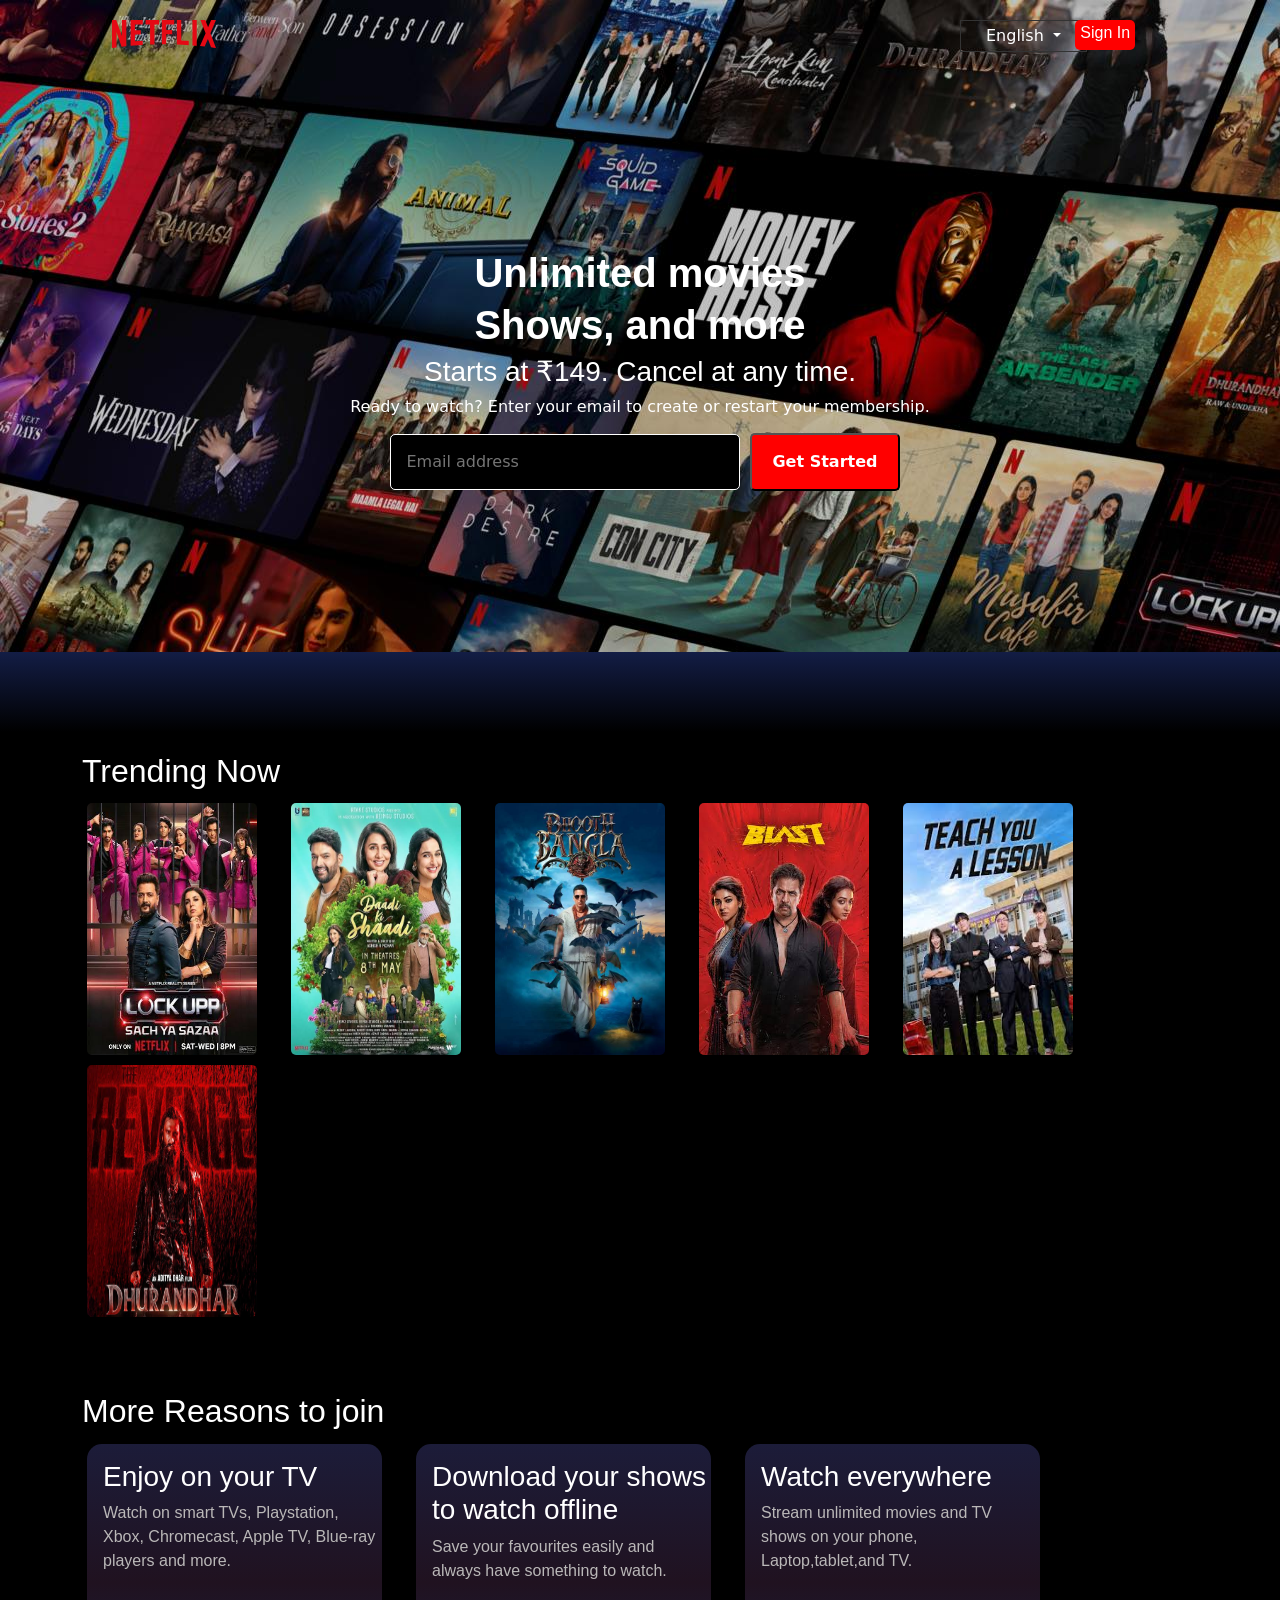
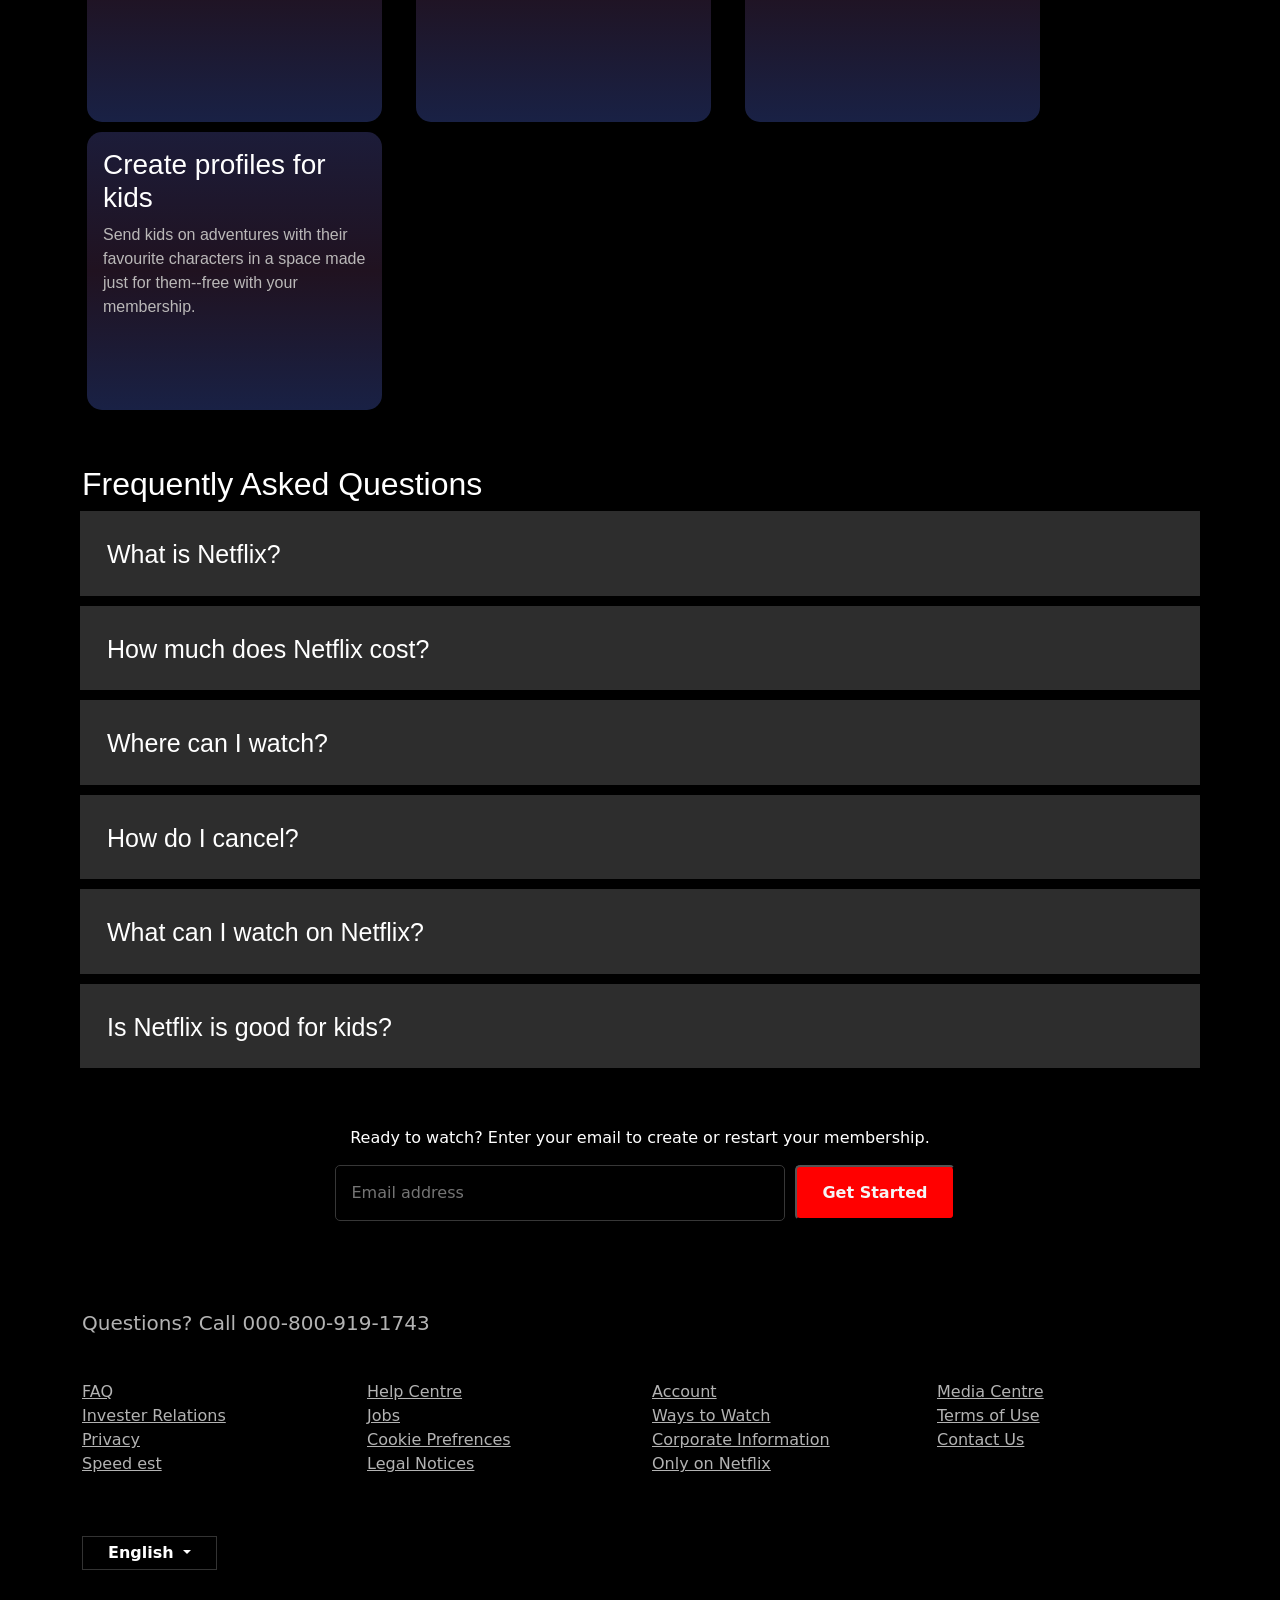
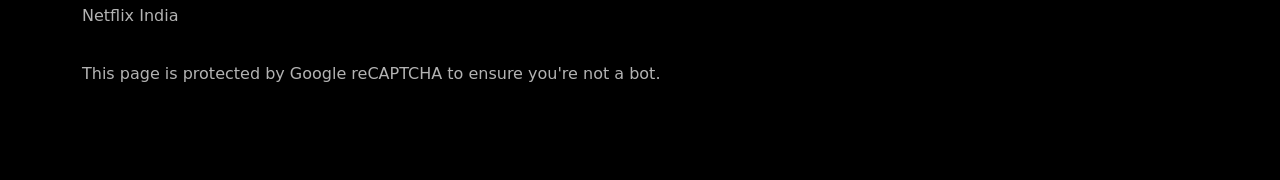
==== index.html @ 287a56c7 "testing" ====
<!DOCTYPE html>
<html lang="en">
<head>
    <meta charset="UTF-8">
    <meta name="viewport" content="width=device-width, initial-scale=1.0">
    <title>Netflix</title>
    <link rel="stylesheet" href="style.css"/>
    
    <link href="https://cdn.jsdelivr.net/npm/bootstrap@5.3.8/dist/css/bootstrap.min.css" rel="stylesheet" integrity="sha384-sRIl4kxILFvY47J16cr9ZwB07vP4J8+LH7qKQnuqkuIAvNWLzeN8tE5YBujZqJLB" crossorigin="anonymous">

    <meta name="title" content="Netflix Clone">
<meta name="description" content="This is a clone of Netflix Website , it is not-working site created using HTML, CSS & Bootstrap ,only for learning purpose not for commercial purpose.">
<meta name="keywords" content="netflix, clone,">
<meta name="robots" content="index, follow">
<meta http-equiv="Content-Type" content="text/html; charset=utf-8">
<meta name="language" content="English">
<meta name="revisit-after" content="7 days">
<meta name="author" content="Aditya Kumar">

</head>
<body>
    <header class="headarea">
        <div class="container-fluid">
            <div class="row">
                <div class="col-md-6 col-12">
                    <div id="logo">
                        <img src="logo.svg"/>
                    </div>
                </div>
                <div class="col col-md-6 col-12">
                    <div class="dropdown">
                        <button class="lang-btn btn-secondary dropdown-toggle"  type="button"data-bs-toggle="dropdown" aria-expanded="false">
                            English
                        </button>
                        <ul class="dropdown-menu">
                            <li><a class="dropdown-item" href="#">English</a></li>
                            <li><hr class="dropdown-divider"></li>
                            <li><a class="dropdown-item" href="#">Hindi</a></li>
                        </ul>
                    </div>
                    <div class="sign">
                        <p><a href="sign_in.html">Sign In</a></p>
                    </div>
                </div>               
            </div>
            <div class="row">
                <div class="col">
                    <div class="unlimited">
                        <h1>Unlimited movies</h1>
                        <h1>Shows, and more</h1>
                        <h3>Starts at ₹149. Cancel at any time.</h3>
                    </div>
                </div>
            </div>
            <div class="row">
                <div class="col">
                    <h6 align="center"><font color="white">Ready to watch? Enter your email to create or restart your membership.</font></h6>
                </div>
            </div>
            <div class="row">
                <div class="col">
                    <div class="get">
                        <input type="email" name="email" placeholder="Email address" required/>
                        <button>Get Started</button>
                    </div>
                </div>
            </div>
        </div>
    </header>
    <section class="curvearea">
        <div class="container-fluid">
            <div class="row">
                <div class="col"></div>
            </div>
        </div>
    </section>
    
    <section class="trending">
        <div class="container">
            <div class="row">
                <div class="col"><h2>Trending Now</h2></div>
            </div>
            <div class="row">
                    <div class="col-auto">
                        <div class="movies">
                            <img src="box1.jpeg"/>
                        </div>
                    </div>
                    <div class="col-auto">
                        <div class="movies">
                            <img src="box2.jpeg"/>
                        </div>
                    </div>
                    <div class="col-auto">
                        <div class="movies">
                            <img src="box3.jpeg"/>
                        </div>
                    </div>
                    <div class="col-auto">
                        <div class="movies">
                            <img src="box4.jpeg"/>
                        </div>
                    </div>
                    <div class="col-auto">
                        <div class="movies">
                            <img src="box5.jpeg"/>
                        </div>
                    </div>
                    <div class="col-auto">
                        <div class="movies">
                            <img src="box6.jpeg"/>
                        </div>
                    </div>
            </div>
        </div>
    </section>
    
    <section class="reasons">
        <div class="container">
            <div class="row">
                <div class="col">
                    <h2>More Reasons to join</h2>
                </div>
            </div>
            <div class="row">
                <div class="col-auto">
                    <div class="box">
                        <h3>Enjoy on your TV</h3>
						<p>Watch on smart TVs, Playstation, Xbox, Chromecast, Apple TV, Blue-ray players and more.</p>
                    </div>
                </div>
                <div class="col-auto">
                    <div class="box">
                        <h3>Download your shows to watch offline</h3>
                        <p>Save your favourites easily and always have something to watch.</p>
                    </div>
                </div>
                <div class="col-auto">
                    <div class="box">
                        <h3>Watch everywhere</h3>
						<p>Stream unlimited movies and TV shows on your phone, Laptop,tablet,and TV.</p>

                    </div>
                </div>
                <div class="col-auto">
                    <div class="box">
                        <h3>Create profiles for kids</h3>
						<p>Send kids on adventures with their favourite characters in a space made just for them--free with your membership.</p>
                    </div>
                </div>
            </div>
        </div>
    </section>
    
    <section class="faqarea">
        <div class="container">
            <div class="row">
                <div class="col">
                    <h2>Frequently Asked Questions</h2>
                </div>
            </div>
            <div class="row">
                <div class="col faqbox">
                    <p>What is Netflix?</p>
                </div>
            </div>
            <div class="row">
                <div class="col faqbox">
                    <p>How much does Netflix cost?</p>
                </div>
            </div>
            <div class="row">
                <div class="col faqbox">
                    <p>Where can I watch?</p>
                </div>
            </div>
            <div class="row">
                <div class="col faqbox">
                    <p>How do I cancel?</p>
                </div>
            </div>
            <div class="row">
                <div class="col faqbox">
                    <p>What can I watch on Netflix?</p>
                </div>
            </div>
            <div class="row">
                <div class="col faqbox">
                    <p>Is Netflix is good for kids?</p>
                </div>
            </div>
        </div>
    </section>
    
    <section class="loginarea">
        <div class="container">
            <div class="row">
                <div class="col">
                    <h6 align="center"><font color="white">Ready to watch? Enter your email to create or restart your membership.</font></h6>
                </div>
            </div>
            <div class="row">
                <div class="col">
                    <div class="input-box">
                        <input type="email" name="email" placeholder="Email address" required/>
                        <button>Get Started</button>
                    </div>
                </div>
            </div>
        </div>
    </section>
    
    <footer class="lists">
        <div class="container">
            <div class="row">
                <div class="col"><h5>Questions? Call 000-800-919-1743</h5></div>
            </div>
            <div class="row">
                <div class="col">
                    <li><a href="#">FAQ</a></li>
                    <li><a href="#">Invester Relations</a></li>
                    <li><a href="#">Privacy</a></li>
                    <li><a href="#">Speed est</a></li>

                </div>
                <div class="col">
                    <li><a href="#">Help Centre</a></li>
                    <li><a href="#">Jobs</a></li>
                    <li><a href="#">Cookie Prefrences</a></li>
                    <li><a href="#">Legal Notices</a></li>
                </div>
                <div class="col">
                    <li><a href="#">Account</a></li>
                    <li><a href="#">Ways to Watch</a></li>
                    <li><a href="#">Corporate Information</a></li>
                    <li><a href="#">Only on Netflix</a></li>
                </div>
                <div class="col">
                    <li><a href="#">Media Centre</a></li>
                    <li><a href="#">Terms of Use</a></li>
                    <li><a href="#">Contact Us</a></li>
                    <li></li>
                </div>
            </div>
            <div class="row">
                <div class="col">
                    <div class="dropdown">
                        <button class="language-btn btn-secondary dropdown-toggle"  type="button"data-bs-toggle="dropdown" aria-expanded="false">
                            English
                        </button>
                        <ul class="dropdown-menu">
                            <li><a class="dropdown-item" href="#">English</a></li>
                            <li><hr class="dropdown-divider"></li>
                            <li><a class="dropdown-item" href="#">Hindi</a></li>
                        </ul>
                    </div>
                </div>
            </div>
            <div class="row">
                <div class="col last-text">
                    <h6>Netflix India</h6>
                            <p>This page is protected by Google reCAPTCHA to ensure you're not a bot.</p>
                </div>
            </div>
        </div>
    </footer>
    <script src="https://cdn.jsdelivr.net/npm/bootstrap@5.3.8/dist/js/bootstrap.bundle.min.js" integrity="sha384-FKyoEForCGlyvwx9Hj09JcYn3nv7wiPVlz7YYwJrWVcXK/BmnVDxM+D2scQbITxI" crossorigin="anonymous"></script>
</body>
</html>
---- style.css ----
body{
    background: black;
}
.headarea{
    background-image:url(background.jpg);
    position:relative;
}
.headarea img{
    width:28%;
    height:18%;
    
}
#logo{
    padding:20px 100px; 
    position:absolute;
}

.lang-btn{
    position:absolute;
    color:white;
    background:transparent;
    left:50%;
    padding:3px 25px;
    border:solid 1px #333333;
    margin-top:20px;
}
.sign{
    width:60px;
    max-width: 100%;
    height:30px;
    float:right;
    position:absolute;
    background:red;
    color:white;
    font-family:Arial;
    text-align:center;
    border:solid 1px transparent;
    border-radius:5px;
    left:84%;
    margin-top:20px;
}
.sign a{
    text-decoration: none;
    color:white;
}
.unlimited{
    color:white;
    font-weight:900;
    font-family:Arial;
    text-align:center;
    padding-top:20%;
        font-family:Arial;

}
.unlimited h1{
    font-size:60;
    font-weight:bolder;
    line-height:1.1;
}
.get{
    display:flex;
    justify-content: center;
    align-items:center;
    margin-bottom:152px;
    flex-wrap: wrap; 
}
.get input[type="email"]{
    padding:15px;
    width:350px;
    max-width:100%;
    border:solid 1px white;
    border-radius:5px;
    background:black;
    color:white;  
    left:80%; 
        margin:10px; 
}
.get button{
    background:red;
    color:white;
    padding:15px 20px;
    left:55%;
    border-radius:5px;
    font-weight:bolder;
}
.curvearea{
    background:linear-gradient( to top, black 20%, #131D45 100%);
    padding-top:100px;
}
.trending{
    background:black;
}
.trending h2{
	color:white;
	font-family:Arial;
}
.movies{
    width:170px;
    height:252px;
    margin:5px;
    overflow:hidden;
}
.movies img{
    width:100%;
    height:100%;
    transition-duration:1s;
    border-radius:5px;
}
.movies img:hover{
    transform:scale(1.1,1.1);
}
.reasons{
    background: black;
    padding-top:70px;
}
.reasons h2{
    color:white;
    font-family:Arial;
}
.box{
    width:295px;
    max-width: 100%;
    height:278px;
    float:left;
    background:linear-gradient(#1C1C39,#201220,#192145);
    margin:5px;
    border-radius:15px;
    padding-bottom:80px;
    padding-right:5px;

}
.box h3{
    color:white;
	font-family:Arial;
	padding-top:16px;
	margin-left:16px;

}
.box p{
    color:#BAB8B8;
    font-family:Arial;
    padding-left:16px;
}
.faqarea{
    padding-top:50px;
    background:black;
}
.faqarea{
    color:white;
    font-family: Arial;
}
.faqbox{
    display:flex;
    background:#2D2D2D;
    margin:10px;
}
.faqbox p{
    padding:25px 0px 6px 15px;
    font-family: Arial;
    font-size: 25px;
    font-style:white;
}
.faqbox:hover{
    background:#414141;
}
.loginarea{
    padding-top:50px;
    background:black;
    padding-bottom:80px;
    
}
.input-box{
    display:flex;
    justify-content: center;
    flex-wrap: wrap; 

}
.input-box input[type="email"]{
    padding:15px;
    width: 450px;
    max-width:100%;
    border:solid 1px #373737;
    border-radius:5px;
    background:black;
    color:white; 
    margin:10px; 
}
.input-box button{
    height:55px;
    background:red;
    color:whitesmoke;
    border-radius: 5px;
    padding:-5px 30px;
    margin-top:10px;
    padding:0 25px;
    font-weight:bolder;
}
.lists{
    background-color: black;
    color:#B3B3B3;
    position:relative;
    padding-bottom:50px;
}
.lists h5{
    margin-bottom:45px;
}
.lists li{
    list-style:none;
}
.lists a{
        color:#B3B3B3;
        
}
.language-btn{
    position:absolute;
    color:white;
    background:transparent;
    padding:4px 25px;
    border:solid 1px #333333;
    margin-top:60px;
    font-weight: bold;
}
.last-text{
    color:#B3B3B3;
    padding-top:130px;
    line-height: 80px;
}
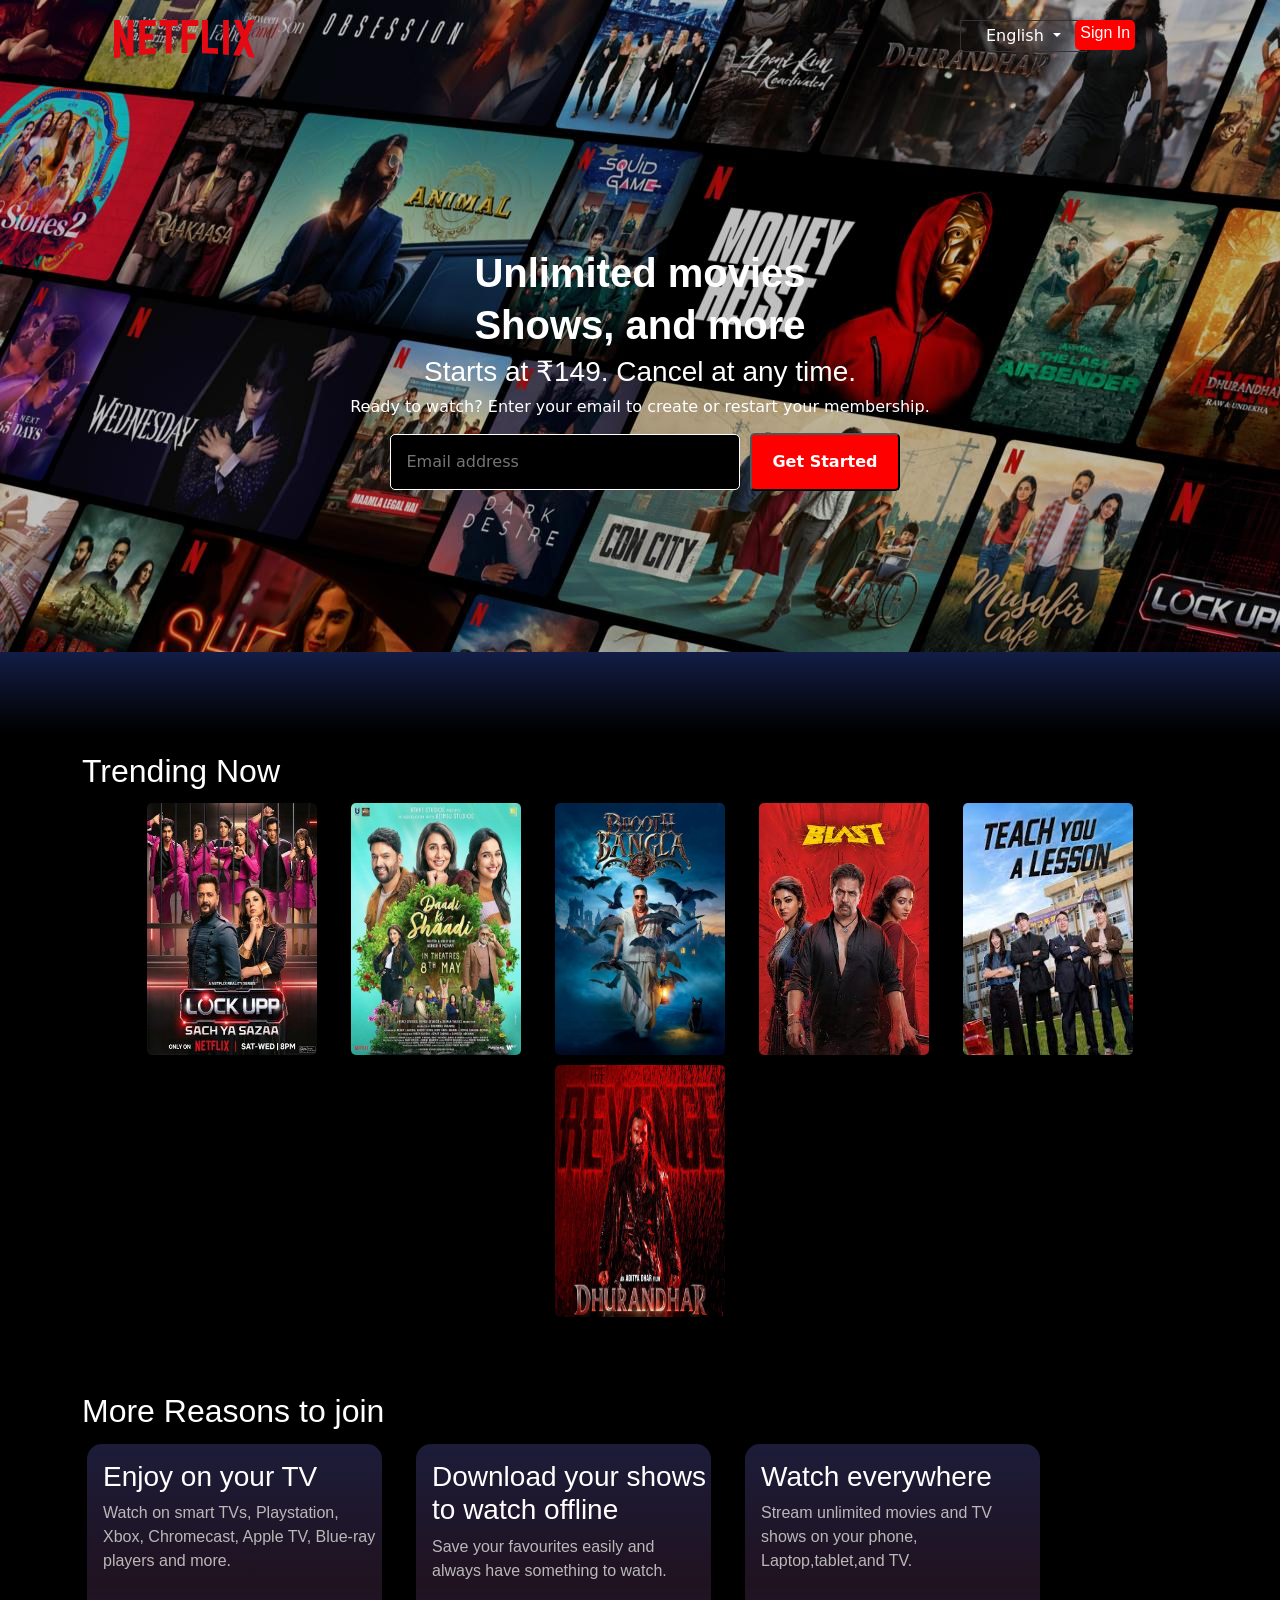
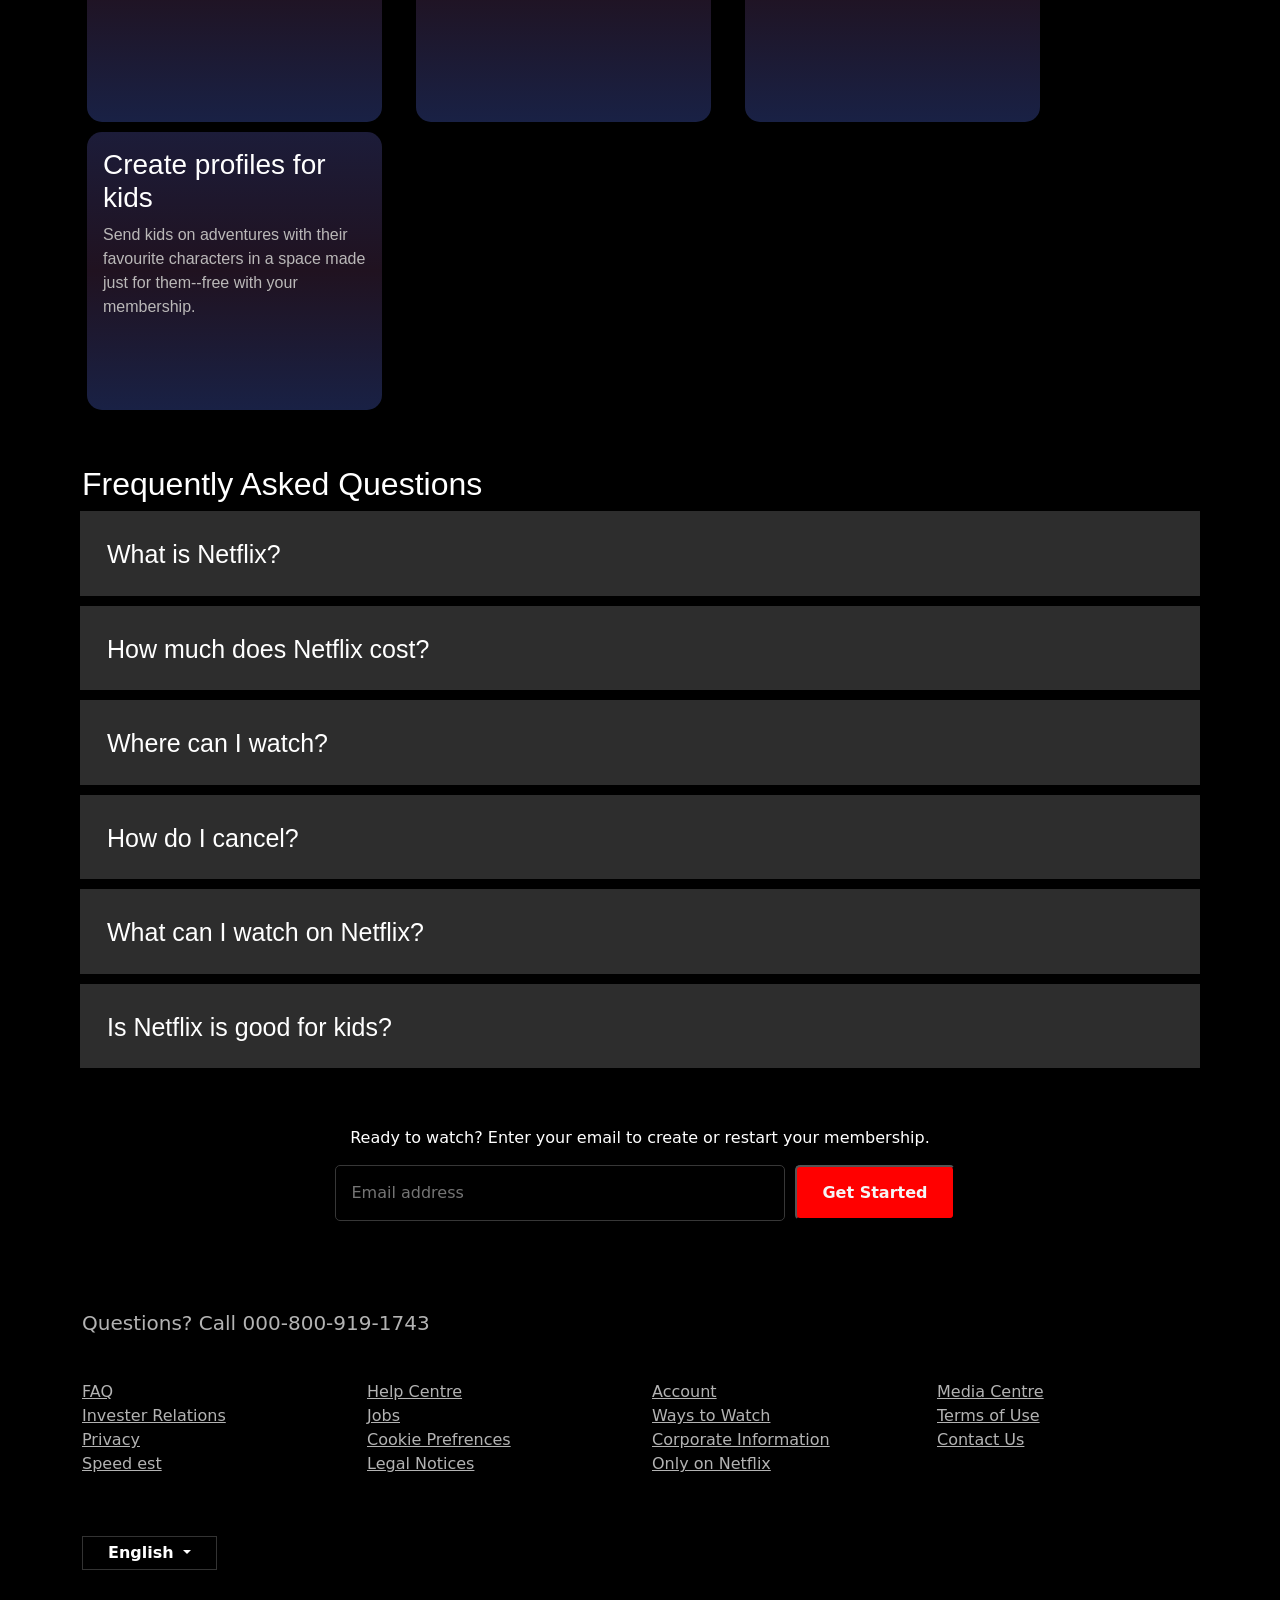
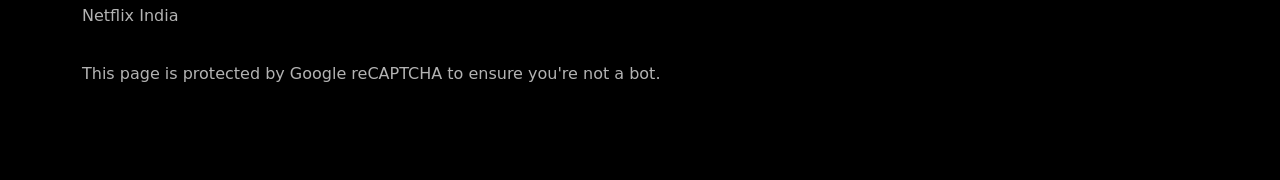
==== commit ba589694: "Update index.html" ====
--- a/index.html
+++ b/index.html
@@ -80,7 +80,7 @@
             <div class="row">
                 <div class="col"><h2>Trending Now</h2></div>
             </div>
-            <div class="row">
+            <div class="row justify-content-center">
                     <div class="col-auto">
                         <div class="movies">
                             <img src="box1.jpeg"/>
@@ -266,4 +266,4 @@
     </footer>
     <script src="https://cdn.jsdelivr.net/npm/bootstrap@5.3.8/dist/js/bootstrap.bundle.min.js" integrity="sha384-FKyoEForCGlyvwx9Hj09JcYn3nv7wiPVlz7YYwJrWVcXK/BmnVDxM+D2scQbITxI" crossorigin="anonymous"></script>
 </body>
-</html>+</html>
--- a/style.css
+++ b/style.css
@@ -6,12 +6,18 @@
     position:relative;
 }
 .headarea img{
-    width:28%;
-    height:18%;
+    width:38%;
+    height:28%;
     
 }
+@media (max-width:768px) {
+    .headarea img{
+        width:90px;
+        height:auto;
+    }
+}
 #logo{
-    padding:20px 100px; 
+    padding:20px 8%; 
     position:absolute;
 }
 
@@ -106,6 +112,7 @@
     transition-duration:1s;
     border-radius:5px;
 }
+
 .movies img:hover{
     transform:scale(1.1,1.1);
 }
@@ -224,4 +231,4 @@
     color:#B3B3B3;
     padding-top:130px;
     line-height: 80px;
-}+}
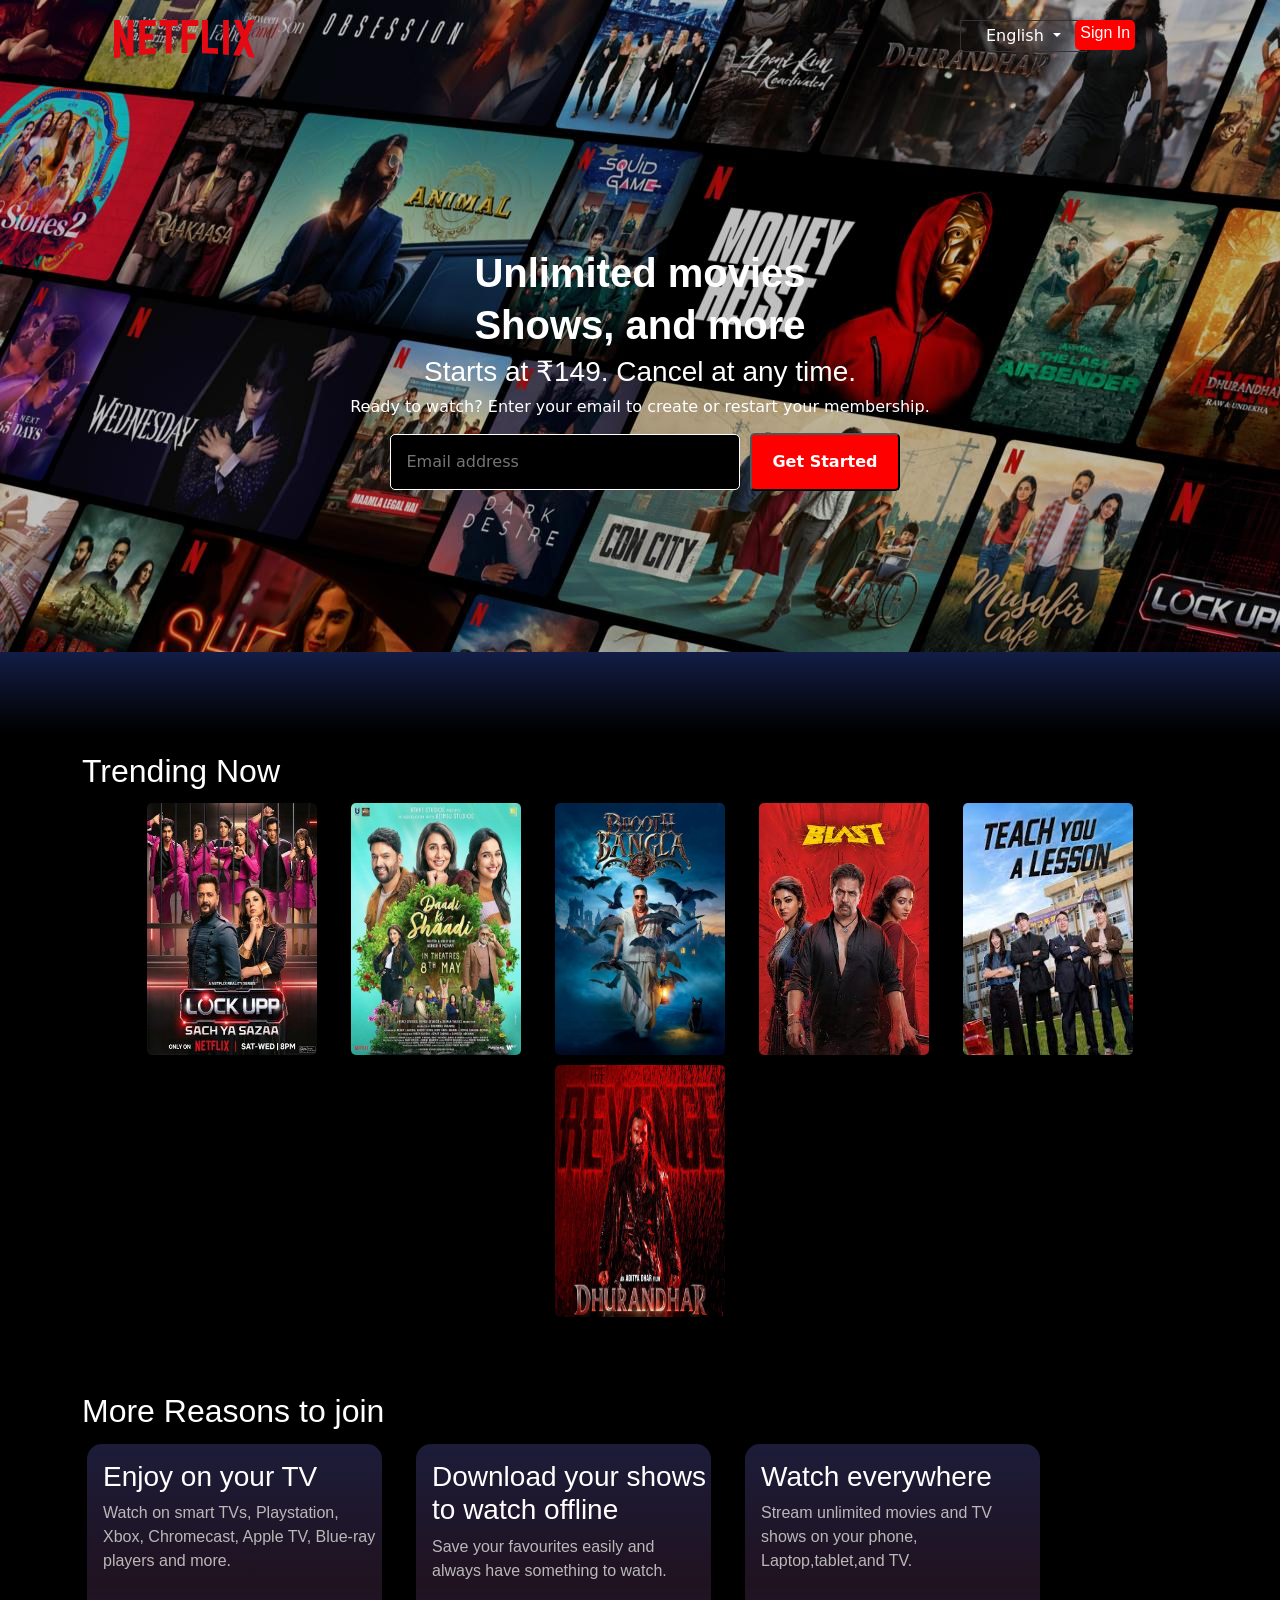
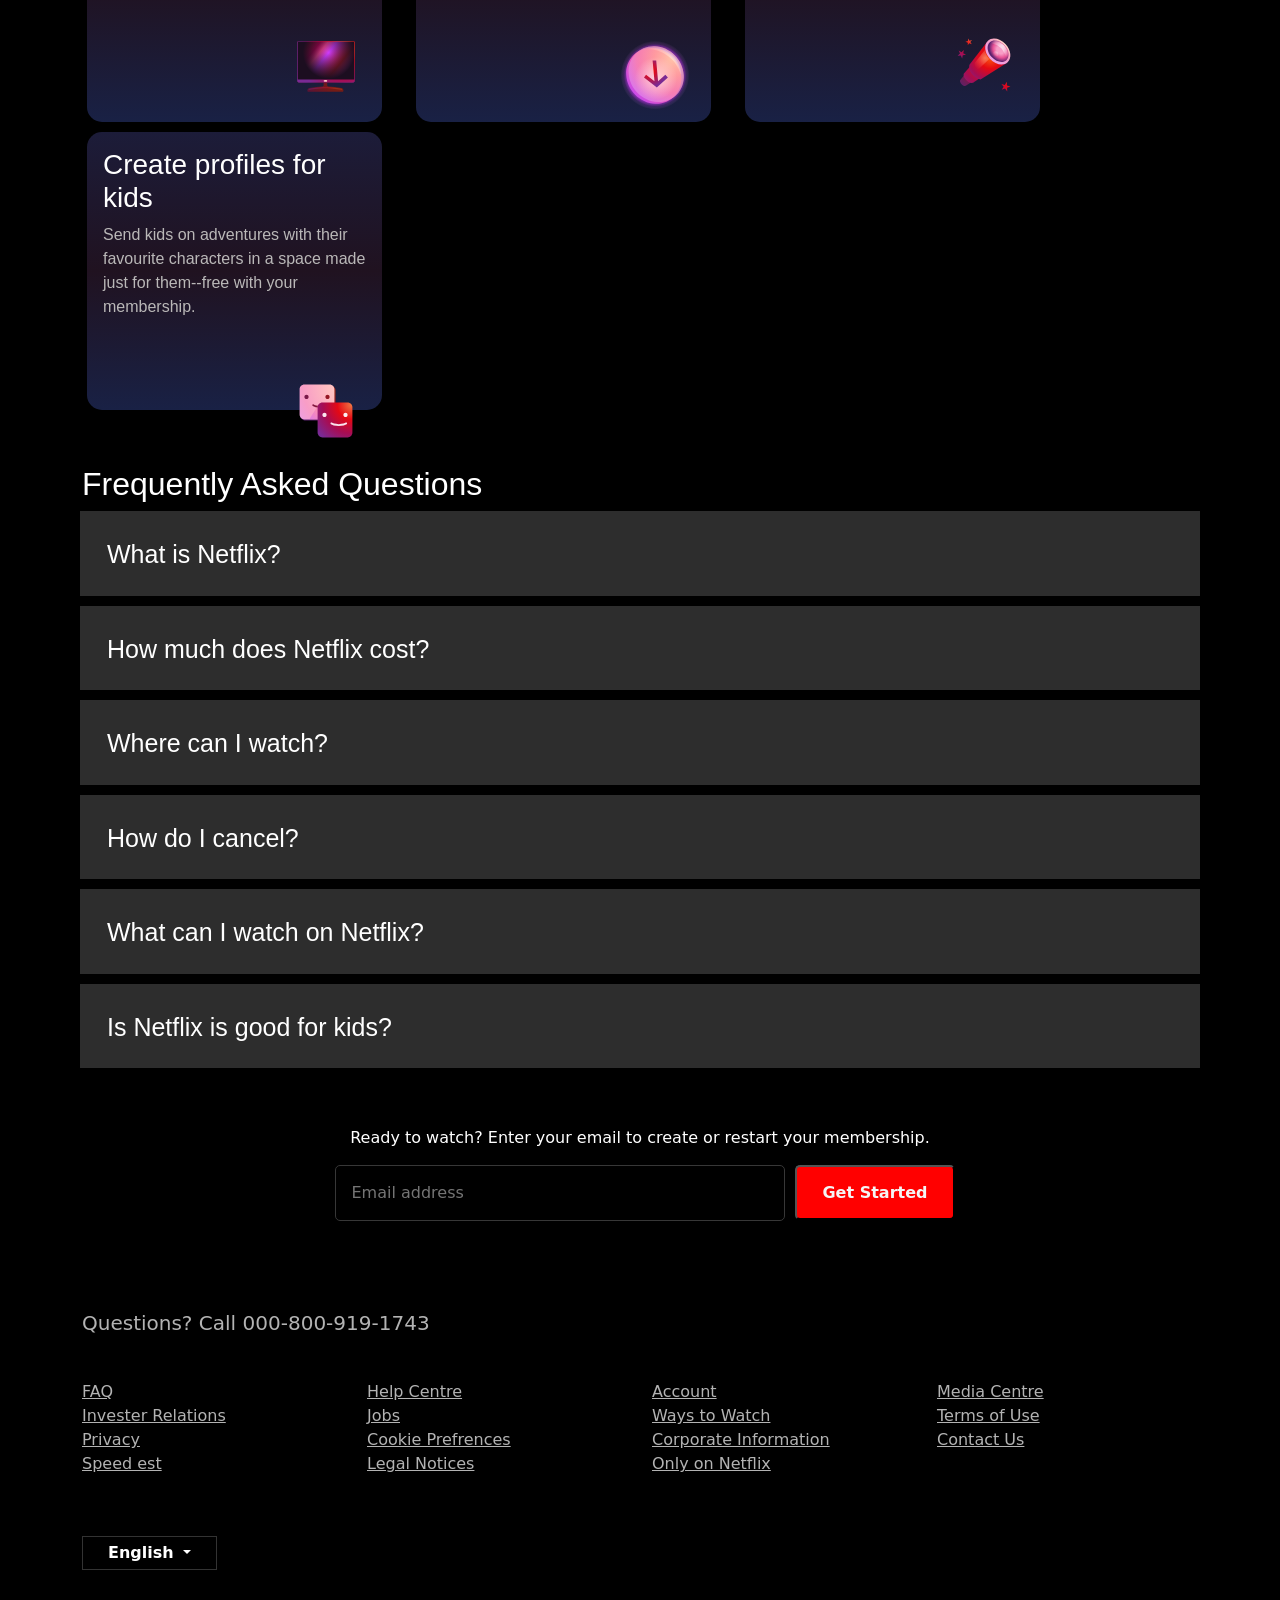
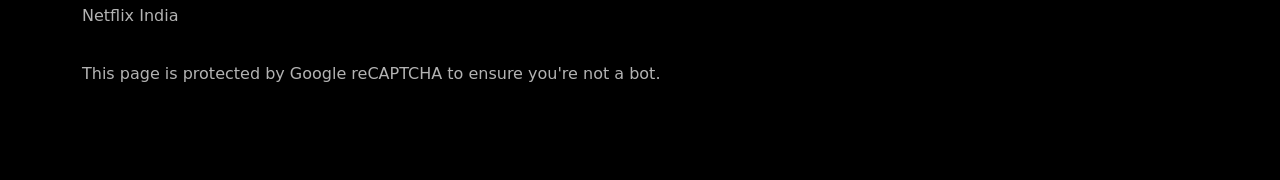
==== commit a1a90f7a: "Updated Netflix Clone" ====
--- a/index.html
+++ b/index.html
@@ -16,6 +16,7 @@
 <meta name="language" content="English">
 <meta name="revisit-after" content="7 days">
 <meta name="author" content="Aditya Kumar">
+
 
 </head>
 <body>
@@ -127,25 +128,28 @@
                     <div class="box">
                         <h3>Enjoy on your TV</h3>
 						<p>Watch on smart TVs, Playstation, Xbox, Chromecast, Apple TV, Blue-ray players and more.</p>
+                        <img src="reason1.svg"/>
                     </div>
                 </div>
                 <div class="col-auto">
                     <div class="box">
                         <h3>Download your shows to watch offline</h3>
                         <p>Save your favourites easily and always have something to watch.</p>
+                         <img src="reason2.svg"/>
                     </div>
                 </div>
                 <div class="col-auto">
                     <div class="box">
                         <h3>Watch everywhere</h3>
 						<p>Stream unlimited movies and TV shows on your phone, Laptop,tablet,and TV.</p>
-
+                         <img src="reason3.svg"/>
                     </div>
                 </div>
                 <div class="col-auto">
                     <div class="box">
                         <h3>Create profiles for kids</h3>
 						<p>Send kids on adventures with their favourite characters in a space made just for them--free with your membership.</p>
+                         <img src="reason4.svg"/>
                     </div>
                 </div>
             </div>
@@ -266,4 +270,4 @@
     </footer>
     <script src="https://cdn.jsdelivr.net/npm/bootstrap@5.3.8/dist/js/bootstrap.bundle.min.js" integrity="sha384-FKyoEForCGlyvwx9Hj09JcYn3nv7wiPVlz7YYwJrWVcXK/BmnVDxM+D2scQbITxI" crossorigin="anonymous"></script>
 </body>
-</html>
+</html>
--- a/style.css
+++ b/style.css
@@ -32,7 +32,7 @@
 }
 .sign{
     width:60px;
-    max-width: 100%;
+    max-width:100%;
     height:30px;
     float:right;
     position:absolute;
@@ -103,16 +103,19 @@
 .movies{
     width:170px;
     height:252px;
+    gap:20px;
     margin:5px;
     overflow:hidden;
-}
+    display:flex;
+    align-items: center;
+}
+
 .movies img{
     width:100%;
     height:100%;
     transition-duration:1s;
     border-radius:5px;
 }
-
 .movies img:hover{
     transform:scale(1.1,1.1);
 }
@@ -148,6 +151,11 @@
     font-family:Arial;
     padding-left:16px;
 }
+.box img{
+    position:relative;
+    left:70%;
+    top:20%;
+}
 .faqarea{
     padding-top:50px;
     background:black;
@@ -231,4 +239,4 @@
     color:#B3B3B3;
     padding-top:130px;
     line-height: 80px;
-}
+}
